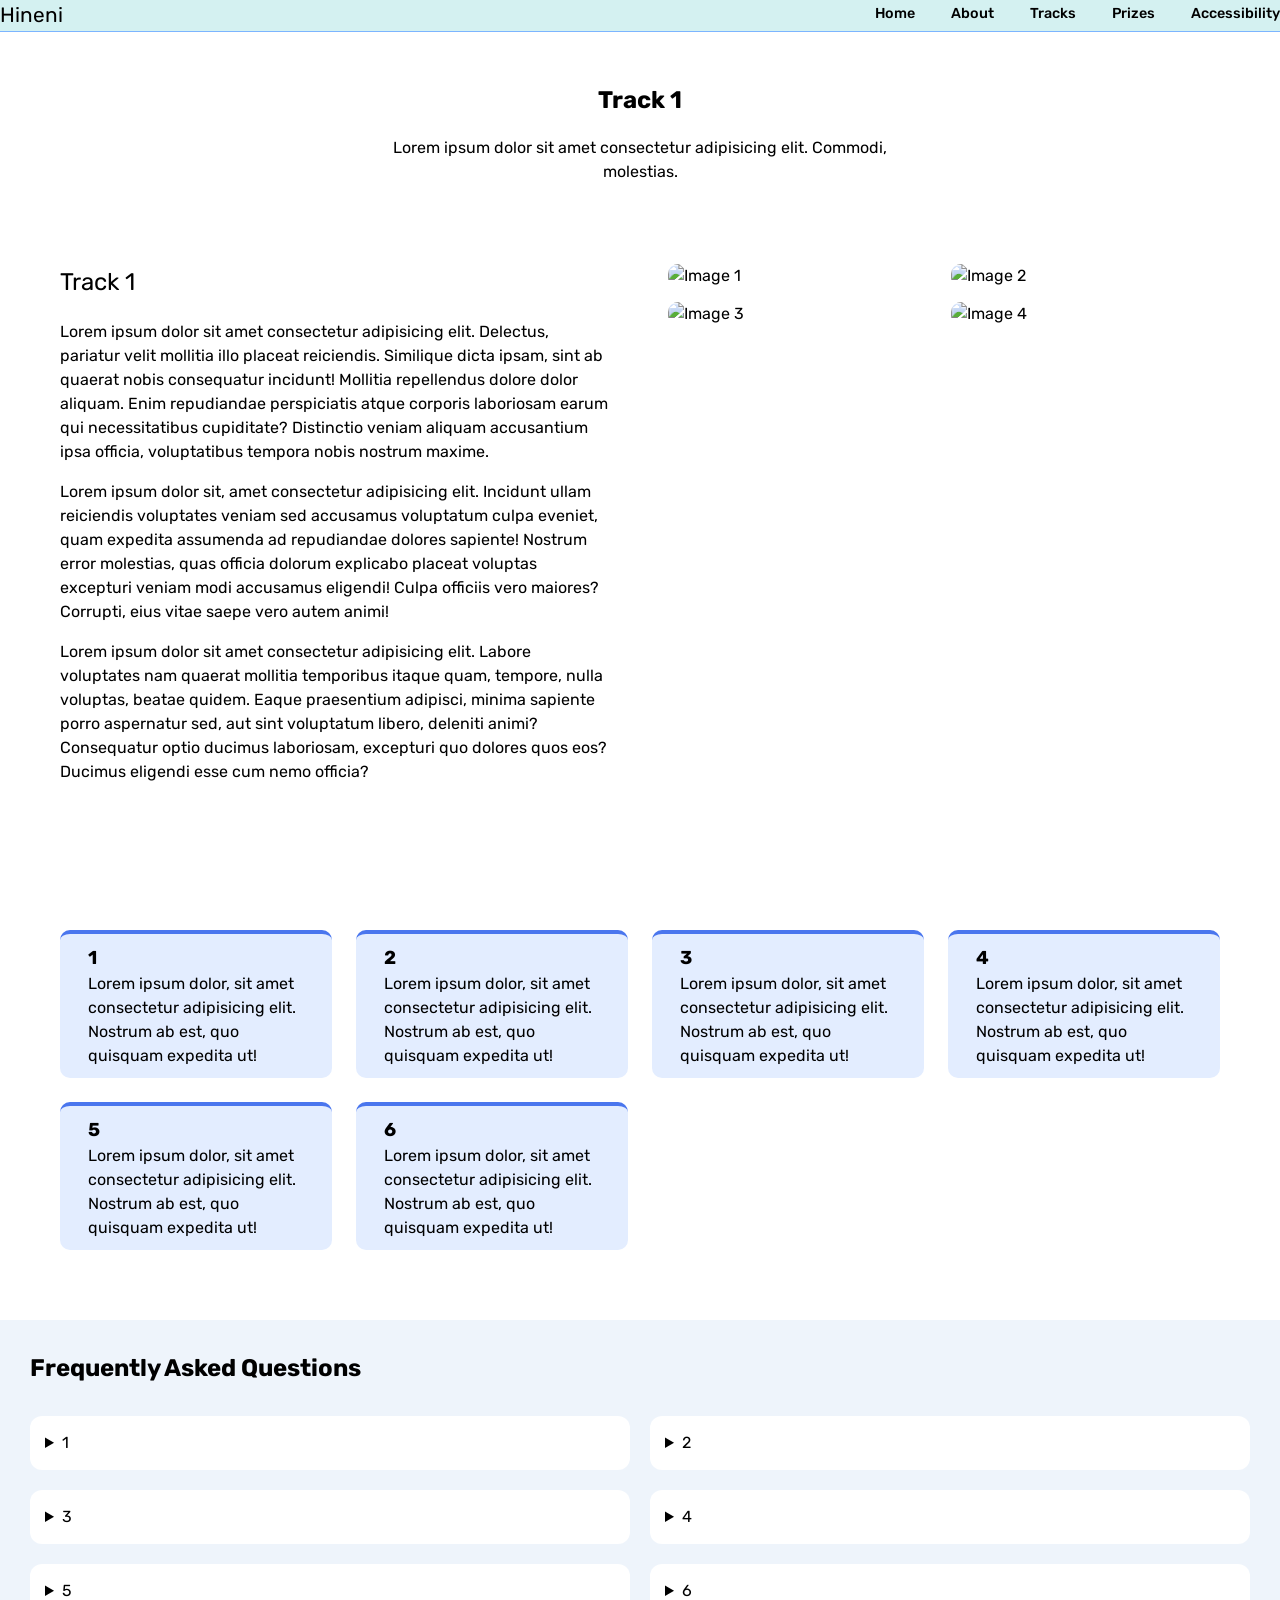
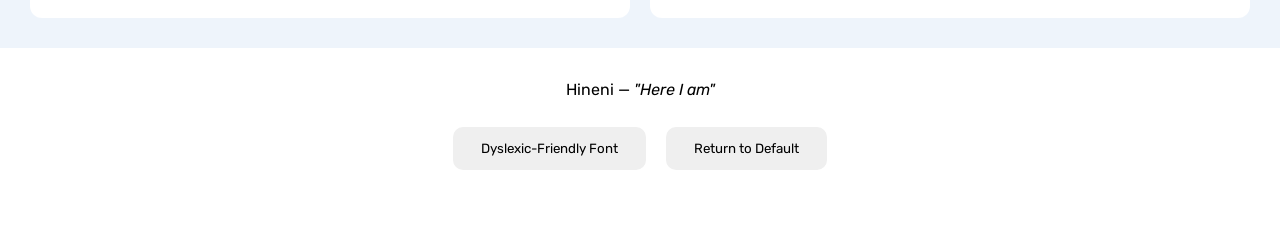
==== track1.html @ 8b6c9feb "added track 1 and track 2 webpage it's now a multi page website woah" ====
<!DOCTYPE html>
<html lang="en">
<head>
    <meta charset="UTF-8">
    <meta name="viewport" content="width=device-width, initial-scale=1.0">
    <link rel="preconnect" href="https://fonts.googleapis.com">
    <link rel="preconnect" href="https://fonts.gstatic.com" crossorigin>
    <link href="https://fonts.googleapis.com/css2?family=Playwrite+IE:wght@100..400&display=swap" rel="stylesheet">
    <link href="https://fonts.googleapis.com/css2?family=Playwrite+IE:wght@100..400&family=Rubik:ital,wght@0,300..900;1,300..900&display=swap" rel="stylesheet">
    <link href="https://fonts.googleapis.com/css2?family=Comic+Neue:ital,wght@0,300;0,400;0,700;1,300;1,400;1,700&family=Playwrite+IE:wght@100..400&family=Rubik:ital,wght@0,500;1,500&display=swap" rel="stylesheet">
    <style>
        body { 
            font-family: "Playwrite Ireland", "Rubik", "Comic Neue", "sans-serif";
                        background-color: var(--background-color);
        }
    </style>

    <link rel="stylesheet" href="styles.css">
    <link rel="stylesheet" href="track1.css">
    <title>Track 1: The Compact</title>
</head>
<body>
    <nav class = "navigation-bar"> <!-- navigation bar -->
        <a href="#" class = "navigation">
            Hineni
        </a>
        <div class = "navigation-links"> <!-- a few navigation links specifically so that you can scroll down easier -->
            <a href="index.html#home">Home</a>
            <a href="index.html#about">About</a>
            <a href="index.html#tracks">Tracks</a>
            <a href="index.html#prizes">Prizes</a>
            <a ref="#accessibility">Accessibility</a>
        </div>
    </nav>

    <!-- 
    SECTION: THE HERO PART OF THE TITLE
    -->
    <main>
        <section class = "t1-hero">
            <h1 class = "t1-hero-title">
                Track 1
            </h1>
            <p class = "t1-hero-sub">
                Lorem ipsum dolor sit amet consectetur adipisicing elit. Commodi, molestias.
            </p>
        </section>

        <!-- 
        SECTION: THE BODY PART OF THE TITLE 
        like on teh left, there's going to be text, and on the right, there's going to be a grid of images
        -->
        <section class = "t1-split">
            <div class = "t1-split-text">
                <h2>Track 1</h2>
                <p>Lorem ipsum dolor sit amet consectetur adipisicing elit. Delectus, pariatur velit mollitia illo placeat reiciendis. Similique dicta ipsam, sint ab quaerat nobis consequatur incidunt! Mollitia repellendus dolore dolor aliquam. Enim repudiandae perspiciatis atque corporis laboriosam earum qui necessitatibus cupiditate? Distinctio veniam aliquam accusantium ipsa officia, voluptatibus tempora nobis nostrum maxime.</p>
                <p>Lorem ipsum dolor sit, amet consectetur adipisicing elit. Incidunt ullam reiciendis voluptates veniam sed accusamus voluptatum culpa eveniet, quam expedita assumenda ad repudiandae dolores sapiente! Nostrum error molestias, quas officia dolorum explicabo placeat voluptas excepturi veniam modi accusamus eligendi! Culpa officiis vero maiores? Corrupti, eius vitae saepe vero autem animi!</p>
                <p>Lorem ipsum dolor sit amet consectetur adipisicing elit. Labore voluptates nam quaerat mollitia temporibus itaque quam, tempore, nulla voluptas, beatae quidem. Eaque praesentium adipisci, minima sapiente porro aspernatur sed, aut sint voluptatum libero, deleniti animi? Consequatur optio ducimus laboriosam, excepturi quo dolores quos eos? Ducimus eligendi esse cum nemo officia?
                </p>
            </div>
            <div class = "t1-split-grid">
                    <div class="t1-grid-img"><img src="https://placehold.co/280x180/d4e0f7/4a76ee?text=Image+1" alt="Image 1"></div>
                    <div class="t1-grid-img"><img src="https://placehold.co/280x180/f7d4d4/bf5a5a?text=Image+2" alt="Image 2"></div>
                    <div class="t1-grid-img"><img src="https://placehold.co/280x180/d4f1e0/3a9a5c?text=Image+3" alt="Image 3"></div>
                    <div class="t1-grid-img"><img src="https://placehold.co/280x180/f7f0d4/b89a30?text=Image+4" alt="Image 4"></div>
            </div>
        </section>

        <!-- 
        boxes of information -- six of them on the side because this ysws needs info yk
        -->
        <section class = "t1-boxes">
            <div class = "t1-boxes-grid">
                <div class = "t1-box">
                    <h3>1</h3>
                    <p>Lorem ipsum dolor, sit amet consectetur adipisicing elit. Nostrum ab est, quo quisquam expedita ut!</p>
                </div>
                <div class = "t1-box">
                    <h3>2</h3>
                    <p>Lorem ipsum dolor, sit amet consectetur adipisicing elit. Nostrum ab est, quo quisquam expedita ut!</p>
                </div>
                <div class = "t1-box">
                    <h3>3</h3>
                    <p>Lorem ipsum dolor, sit amet consectetur adipisicing elit. Nostrum ab est, quo quisquam expedita ut!</p>
                </div>
                <div class = "t1-box">
                    <h3>4</h3>
                    <p>Lorem ipsum dolor, sit amet consectetur adipisicing elit. Nostrum ab est, quo quisquam expedita ut!</p>
                </div>
                <div class = "t1-box">
                    <h3>5</h3>
                    <p>Lorem ipsum dolor, sit amet consectetur adipisicing elit. Nostrum ab est, quo quisquam expedita ut!</p>
                </div>
                <div class = "t1-box">
                    <h3>6</h3>
                    <p>Lorem ipsum dolor, sit amet consectetur adipisicing elit. Nostrum ab est, quo quisquam expedita ut!</p>
                </div>
            </div>
        </section>

        <!-- 
        SECTION: FAQ BECAUSE THIS IS CONFUSING KINDA
        (not actually) -->
        <section class = "t1-faq">
            <h2 class = "t1-faq-title">
                Frequently Asked Questions
            </h2>
            <div class = "t1-faq-grid">
                <details class = "faq-item">
                    <summary>
                        1
                    </summary>
                    <p>Lorem ipsum dolor sit amet consectetur, adipisicing elit. Mollitia earum voluptatum vero facilis voluptates cum nemo sapiente non iste quidem corporis recusandae ea ducimus natus officia, exercitationem nesciunt delectus deserunt.</p>
                </details>
                <details class = "faq-item">
                    <summary>
                        2
                    </summary>
                    <p>Lorem ipsum dolor sit amet consectetur, adipisicing elit. Mollitia earum voluptatum vero facilis voluptates cum nemo sapiente non iste quidem corporis recusandae ea ducimus natus officia, exercitationem nesciunt delectus deserunt.</p>
                </details>
                <details class = "faq-item">
                    <summary>
                        3
                    </summary>
                    <p>Lorem ipsum dolor sit amet consectetur, adipisicing elit. Mollitia earum voluptatum vero facilis voluptates cum nemo sapiente non iste quidem corporis recusandae ea ducimus natus officia, exercitationem nesciunt delectus deserunt.</p>
                </details>
                <details class = "faq-item">
                    <summary>
                        4
                    </summary>
                    <p>Lorem ipsum dolor sit amet consectetur, adipisicing elit. Mollitia earum voluptatum vero facilis voluptates cum nemo sapiente non iste quidem corporis recusandae ea ducimus natus officia, exercitationem nesciunt delectus deserunt.</p>
                </details>
                <details class = "faq-item">
                    <summary>
                        5
                    </summary>
                    <p>Lorem ipsum dolor sit amet consectetur, adipisicing elit. Mollitia earum voluptatum vero facilis voluptates cum nemo sapiente non iste quidem corporis recusandae ea ducimus natus officia, exercitationem nesciunt delectus deserunt.</p>
                </details>
                <details class = "faq-item">
                    <summary>
                        6
                    </summary>
                    <p>Lorem ipsum dolor sit amet consectetur, adipisicing elit. Mollitia earum voluptatum vero facilis voluptates cum nemo sapiente non iste quidem corporis recusandae ea ducimus natus officia, exercitationem nesciunt delectus deserunt.</p>
                </details>
            </div>
        </section>
    </main>

    <footer class = "footer">
        <p>Hineni — <i>"Here I am"</i></p>
                <section id = "accessibility" class = "accessibility-section">
            <div class = "font-buttons">
                <button id = "DyslexicFont" class = "dyslexic-button">
                    <span class = "dyslexia-button-text">Dyslexic-Friendly Font</span>
                </button>
                <button id = "ReturnDefault" class = "default-button">
                    Return to Default
                </button>
            </div>
            <script src = "script.js"></script>
                <!-- <script src = "script.js"></script> -->
        </section>
    </footer>
    
</body>
</html>
---- styles.css ----
:root { 
    --text-color: #000000; 
    --background-color: #FFFFFF; 
    --link-color: #4a76ee; 
    --nav-bg: #d4f1f1; 
    --transition: 0.3s
    --background-home: #f9f7f4; 
    --background-about: #eef4fb; 
    --background-tracks: #fdf6ee; 
    --background-prizes: #f0f7f0; 
    --background-accessibility: #fdf0f5; 
}

* { 
    margin: 0; 
    padding: 0; 
    box-sizing: border-box; 
}

html { 
    scroll-behavior: smooth; /* smooth the scrolling when you click from one button to another and scroll down a page and stuff*/
}

body { 
    font-family: "Playwrite Ireland", "Rubik", "Comic Neue", "sans-serif";
    background-color: var(--background-color);
    color: var(--text-color);
    line-height: 1.5; 
}
/* 
.first-look { 
    text-
} */

button {
    font-family: inherit;
}

img { 
    display: block; 
    max-width: 100%; 
}

/* now onto the NAVIGATION BAR !!! */
.navigation-bar { /* some typical all things navbar */
    position: sticky; /* makes the nav bar stick on top */
    top: 0; 
    z-index: 999; /* so the nav bar doesnt get hidden underneath other stuff */
    display: flex;
    align-items: center; 
    justify-content: space-between;
    padding: 14 48px;
    background: var(--nav-bg);
    /* border-box: 1px solid #000000; */
    border-bottom: 1px solid #7cb5ff;
}

.navigation-bar .navigation { 
    font-size: 1.3rem;
    text-decoration: none; 
    font-weight: 400; 
    color: var(--text-color)
}

.navigation-bar .navigation:hover { 
    color: var(--link-color);
}

.navigation { 
    transition: var(--transition);
}

.navigation-bar .navigation-links { 
    font-size: 0.9rem; 
    gap: 36px;
    display: flex; 
    align-items: center;
    transition: 0.5s;
}

.navigation-bar .navigation-links a { 
    font-weight: 500; 
    text-decoration: none; 
    padding-bottom: 2px;
    border-bottom: 2px solid transparent;
    color: var(--text-color);
}

.navigation-bar .navigation-links a:hover { 
    color: var(--link-color);
}

.navigation-links { 
    display: flex; 
    gap: 36px; 
    align-items: center;
}

.navigation-links a{ 
    transition: var(--transition);
}


/* 
SECTION: THE TOPMOST PART ISH RIGHT BELOW BANNER
*/

.home-section { 
    display: flex; 
    flex-direction: column; 
    align-items: center; /* aligns the "Hineni" right at the center below the banner */
    padding: 60px 40px 60px;
    gap: 0;
    background-color: var(--background-color)
}

.home-section .home-image { 
    width: 100%; 
    overflow: hidden;    
}

.home-section .home-title { /* changes font of title */
    font-family: "Playwrite IE", serif; 
    margin-top: 28px; 
}

.home-section .home-text { 
    text-align: center; 
    margin-top: 10px; 
    max-width: 720px; /* maximum line length to enhance readability */
}




.first-look { 
    display: flex; /* flexbox display */
    justify-self: space; 
    justify-content: center; 
    text-align: center; /* have the text align in the center based on the height of its parent element */
    padding: 0 50px; /* no padding on the y-axis, 50 px padding on the x-axis to match our nav bar */
    margin: 0; /* add spacing between the nav bar and the next section: 50 px on the y-axis, 0 on the x-axis */
    margin-bottom: 100px; /* gap between hero and next section */
    gap: 40px; /* a gap of about 40 px between the text and the image */
    background-color: var(--background-about);
    padding-top: 60px; 
    padding-bottom: 60px; /* breather space for the top and bottom */
}

.first-look .first-text h2 { 
    text-align: center;
    font-size: 45px; 
    font-family: "Playwrite IE", serif;

}

.first-look .first-text { 
    margin-bottom: 16px; 
    max-width: 500px; /* constraints on how long the text can get to width-wise */
}

.first-look .ysws-logo { 
    flex-shrink: 0; 
    width: 200px; 
    height: 200px; 
    overflow: hidden; 
    border-radius: 50%; /* make logo circular */
    border: 3px solid #c8ddf5; /* subtle border on the logo */
}

.ysws-logo img { 
    width: 100%; 
    height: 100%; 
    object-fit: cover; 
}


/*
THE TRACKS SECTION -- CIRCLES YAY
*/
.circles { 
    padding: 80px 48px; 
    display: flex; 
    flex-direction: column;
    align-items: center; 
    gap: 48px; 
    background-color: var(--background-tracks);
}

.tracks-heading { 
    font-size: 1.8rem; 
    font-weight: 500; 
    text-align: center;
}

.container { 
    display: flex; 
    gap: 80px; 
    justify-content: center; 
    align-items: center;
    flex-wrap: wrap;
}

.track-1, .track-2 { 
    text-decoration: none; 
    color: inherit;
}

.track-1-card, .track-2-card { 
    display: flex; 
    flex-direction: column; /* puts "track 1" on the bottom of the image instead of on the side */
    align-items: center; 
    gap: 18px; 
    cursor: pointer;
}

.track-1-image, .track-2-image { 
    width: 220px; 
    height: 220px; 
    object-fit: cover; 
    border-radius: 50%; 
}

.track-1-label, .track-2-label { 
    text-decoration: none; 
    text-transform: uppercase;
    text-align: center; 
    font-weight: 500; 
}

.track-1-wrapper, .track-2-wrapper { 
    position: relative; 
    width: 220px; 
    height: 220px; 
    border-radius: 50%; 
    overflow: hidden; 
}

.track-1-image, .track-2-image { 
    width: 220px; 
    height: 220px; 
    object-fit: cover; 
    border-radius: 50%; 
    display: block; 
    transition: opacity 0.35s ease; 
}

.track-1-hover, .track-2-hover { /* have an overlay when you hover over the track 1 & 2 part */
    position: absolute; 
    inset: 0; 
    justify-content: center; 
    gap: 10px; 
    opacity: 0; 
    transition: opacity 0.35s ease; 
}

.track-1-wrapper:hover .track-1-hover, .track-2-wrapper:hover .track-2-hover { 
    opacity: 1;
}

.track-1-wraper:hover .track-1-image, .track-2-wrapper:hover .track-2-image { 
    opacity: 0.3
}


.track-hover-img { 
    border-radius: 50%; 
    object-fit: cover; 
}

.track-hover-label { 
    font-weight: 600; 
    color: #ffffff;
}

.track-1-label, .track-2-label { 
    text-decoration: none; 
    text-align: center; 
    font-weight: 500; 
}

/* 
SECTION: PRIZES 
carousel style 
*/ 

.prizes-section { 
    padding: 72px 0 80px; 
    background-color: var(--background-prizes);
    overflow: hidden; 
    display: flex; 
    flex-direction: column; 
    align-items: center; 
    gap: 40px;
}

.prizes-heading { 
    font-size: 1.8rem; 
    font-weight: 500;
    text-align: center; 
}

.prizes-track-wrapper { 
    width: 100%; 
    overflow: hidden; /* hides the scrolling strip */
    position: relative; 
}

.prizes-track-wrapper::before, .prizes-track-wrapper::after { 
    position: ""; 
    position: absolute; 
    top: 0; 
    bottom: 0; 
    width: 80px; 
    z-index: 2; 
    pointer-events: none; 
}

.prizes-track-wrapper::before { 
    left: 0; 
}

.prizes-track-wrapper::after { 
    right: 0; 
}

.prizes-track { 
    display: flex; 
    gap: 20px; 
    width: max-content; 
    animation: scroll-left 32s linear infinite; 
}

.prizes-item { 
    flex-shrink: 0; 
    border-radius: 20px; /* gives a soft rounding effect */
    overflow: hidden;
}


.prizes-item img { 
    width: 300px; 
    height: 200px;
    transition: transform 0.3s ease;
    object-fit: cover; 
    display: block; 
}

@keyframes scroll-left { /* scroll left animation */
    0% {transform: translateX(0)}
    100% {transform: translateX(-50%)} /* basically this moves the strip left by 50% and then jumps back to 0 after you hit photo 10, so that the jump looks invisible */
}

.prizes-track-wrapper:hover .prizes-track { 
    animation-play-state: paused; /* if you hover over a picture, it pauses the entire carousel so that you don't have to keep trying to time it just right */
}

/*
SECTION: ACCESSIBILITY (the dyslexia font) 
*/
.accessibility-section { 
    padding: 25px 20px 25px; 
    flex-direction: column; 
    align-items: center; 
    gap: 32px;
}

.font-buttons { 
    display: flex; 
    gap: 20px; 
    flex-wrap: wrap; 
    justify-content: center;
}

.dyslexic-button { 
    display: flex; 
    align-items: center; 
    gap: 12px;
    padding: 14px 28px;
    border: none;
    border-radius: 10px;
    cursor: pointer;
}

.default-button { 
    display: flex; 
    align-items: center; 
    gap: 12px;
    padding: 14px 28px;
    border: none;
    border-radius: 10px;
    cursor: pointer;
}


/*
FOOTER SECTION!!! 
*/

.footer { 
    padding: 30px 30px;
    text-align: center;
}
---- track1.css ----
/*
SECTION: HERO PART
*/
.t1-hero { 
    padding: 50px 40px 20px;
    text-align: center;
}

.t1-hero-title { 
    margin-bottom: 18px;
}

.t1-hero-sub { 
    max-width: 560px; 
    margin: 0 auto; 
    line-height: 1.5;
}

.t1-split { 
    display: grid; 
    grid-template-columns: 1fr 1fr;
    gap: 56px; 
    padding: 60px 60px; 
    align-items: start; 
}

.t1-split-text h2 { 
    margin-bottom: 20px; 
    font-weight: 400; 
}

.t1-split-text p { 
    margin-bottom: 16px; 
    font-size: 1rem; 
}

.t1-split-grid { 
    display: grid; 
    grid-template-columns: 1fr 1fr; 
    gap: 14px;
}

.t1-grid-img { 
    border-radius: 10px; 
    overflow: hidden; 
    transition: transform 0.3s ease;
}

.t1-grid-img:hover { 
    transform: scale(1.05); /* when you hover over the image, it expands a bit by 5% */
}

.t1-grid-img img { 
    width: 100%; 
    height: 100%; 
    object-fit: cover; 
    display: block;
}

/* 
i want everything to be able to adjust and collapse on phone or stuff 
*/

@media (max-width: 768px) { 
    .t1-split { 
        grid-template-columns: 1fr; 
        padding: 48px 24px;
        gap: 32px; 
    }
}

.t1-boxes { 
    padding: 70px 60px;
}

.t1-boxes-grid { 
    display: grid; 
    grid-template-columns: repeat(auto-fill, minmax(260px, 1fr)); 
    gap: 24px; 
    margin: 0 auto;
}

.t1-box { 
    background: #e3edff;
    border-radius: 10px; 
    border-top: 4px solid #4a76ee; 
    transition: transform 0.3s ease;
    padding: 10px 28px;
}

.t1-box:hover { 
    transform: scale(1.05); /* when you hover over the image, it expands a bit by 5% */
}

.t1-box h3 { 
    color: #000000;
}

@media (max-width: 600px) { 
    .t1-boxes-section { 
        padding: 48px 20px;
    }
}

/* 
SECTION: FAQ BOXES
*/
.t1-faq { 
    padding: 30px 30px;
    background: #eef4fb;
}

.t1-faq-title { 
    margin-bottom: 30px;
}

.t1-faq-grid { 
    display: grid; 
    grid-template-columns: repeat(2, 1fr);
    gap: 20px; 
    margin: 0 auto; 
}

.faq-item { 
    background: #ffffff;
    border-radius: 12px; 
    padding: 15px;
    overflow: hidden; 
}

/*
FOOTER SECTION!!! 
*/

.footer { 
    padding: 30px 30px;
    text-align: center;
}
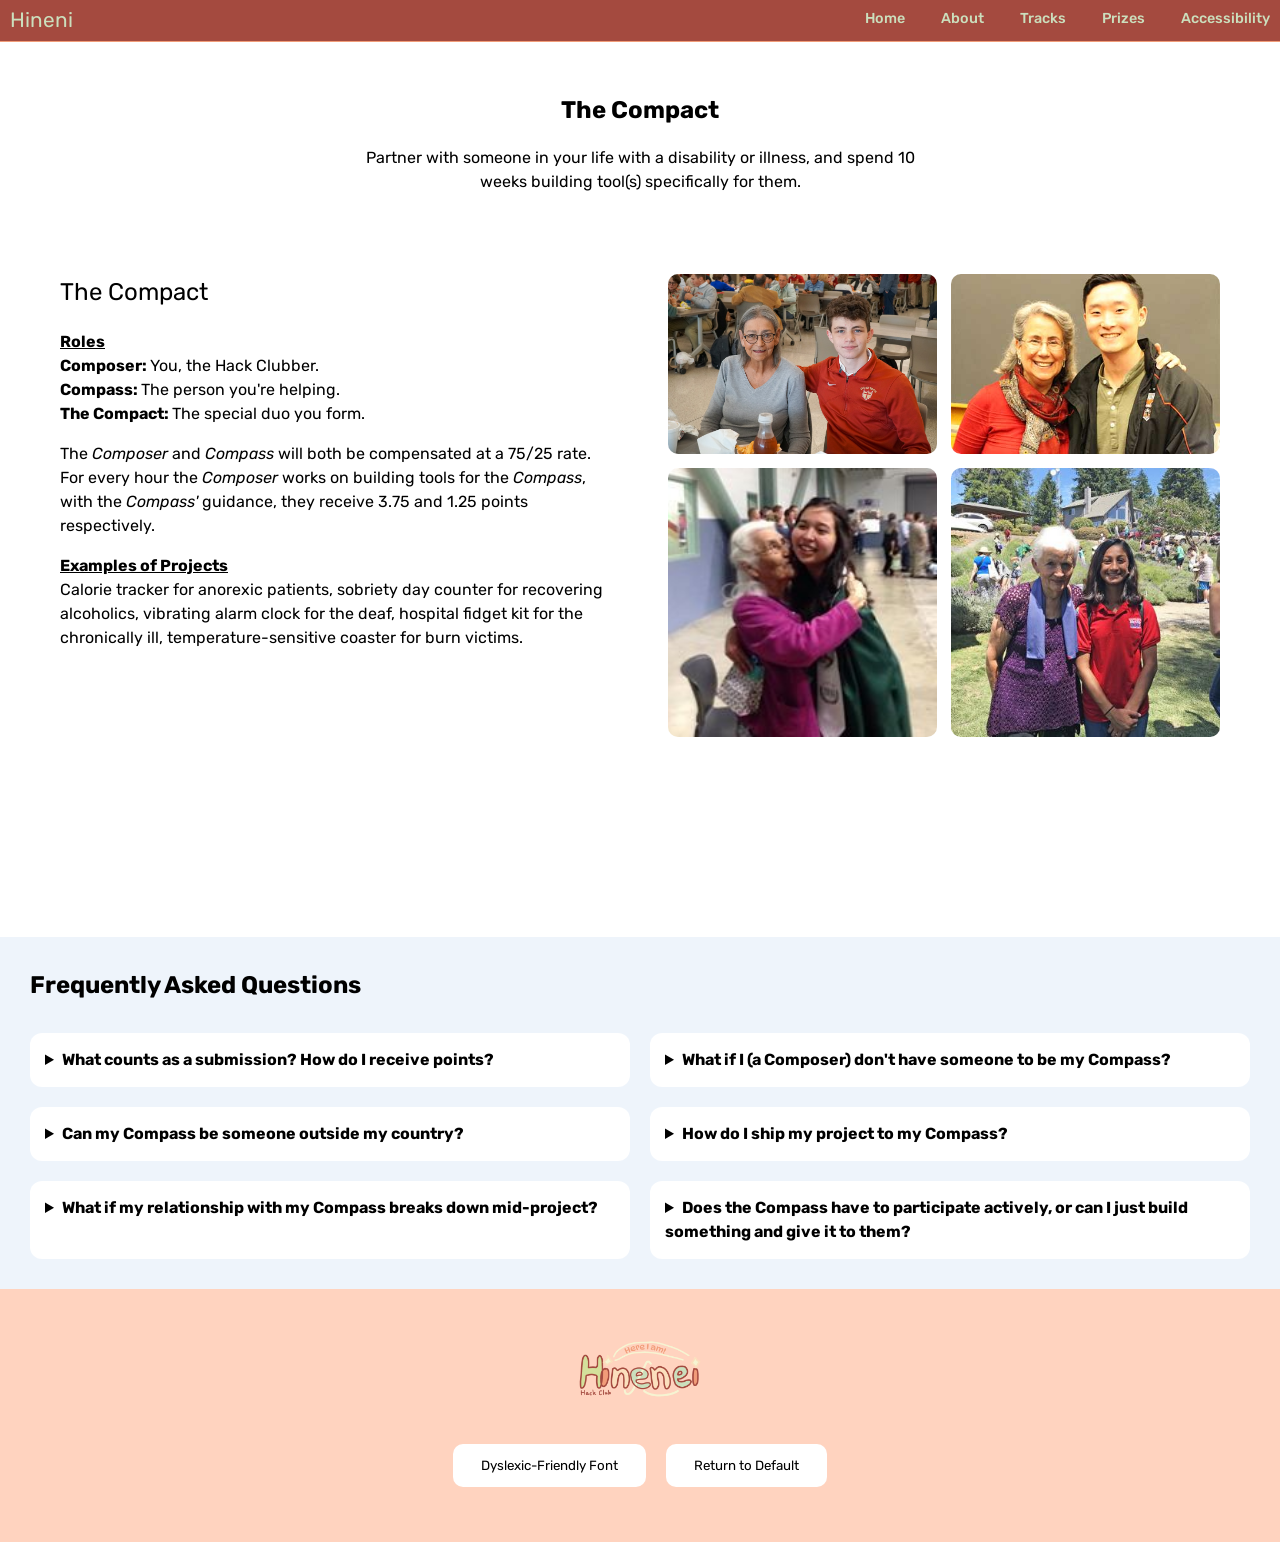
==== commit 7e57dc56: "edited a s**t ton of stuff" ====
--- a/track1.html
+++ b/track1.html
@@ -39,10 +39,10 @@
     <main>
         <section class = "t1-hero">
             <h1 class = "t1-hero-title">
-                Track 1
+                The Compact
             </h1>
             <p class = "t1-hero-sub">
-                Lorem ipsum dolor sit amet consectetur adipisicing elit. Commodi, molestias.
+                Partner with someone in your life with a disability or illness, and spend 10 weeks building tool(s) specifically for them.
             </p>
         </section>
 
@@ -52,17 +52,28 @@
         -->
         <section class = "t1-split">
             <div class = "t1-split-text">
-                <h2>Track 1</h2>
-                <p>Lorem ipsum dolor sit amet consectetur adipisicing elit. Delectus, pariatur velit mollitia illo placeat reiciendis. Similique dicta ipsam, sint ab quaerat nobis consequatur incidunt! Mollitia repellendus dolore dolor aliquam. Enim repudiandae perspiciatis atque corporis laboriosam earum qui necessitatibus cupiditate? Distinctio veniam aliquam accusantium ipsa officia, voluptatibus tempora nobis nostrum maxime.</p>
-                <p>Lorem ipsum dolor sit, amet consectetur adipisicing elit. Incidunt ullam reiciendis voluptates veniam sed accusamus voluptatum culpa eveniet, quam expedita assumenda ad repudiandae dolores sapiente! Nostrum error molestias, quas officia dolorum explicabo placeat voluptas excepturi veniam modi accusamus eligendi! Culpa officiis vero maiores? Corrupti, eius vitae saepe vero autem animi!</p>
-                <p>Lorem ipsum dolor sit amet consectetur adipisicing elit. Labore voluptates nam quaerat mollitia temporibus itaque quam, tempore, nulla voluptas, beatae quidem. Eaque praesentium adipisci, minima sapiente porro aspernatur sed, aut sint voluptatum libero, deleniti animi? Consequatur optio ducimus laboriosam, excepturi quo dolores quos eos? Ducimus eligendi esse cum nemo officia?
+                <h2>The Compact</h2>
+                <p><u><b>Roles</b></u>
+                    <br>
+                    <b>Composer: </b> You, the Hack Clubber.
+                    <br>
+                    <b>Compass: </b> The person you're helping.
+                    <br>
+                    <b>The Compact: </b> The special duo you form.
+                </p>
+                <p>The <i>Composer</i> and <i>Compass</i> will both be compensated at a 75/25 rate. For every hour the <i>Composer</i> works on building tools for the <i>Compass</i>, with the <i>Compass'</i> guidance, they receive 3.75 and 1.25 points respectively.
+                </p>
+                <p>
+                    <u><b>Examples of Projects</b></u>
+                    <br>
+                    Calorie tracker for anorexic patients, sobriety day counter for recovering alcoholics, vibrating alarm clock for the deaf, hospital fidget kit for the chronically ill, temperature-sensitive coaster for burn victims.
                 </p>
             </div>
             <div class = "t1-split-grid">
-                    <div class="t1-grid-img"><img src="https://placehold.co/280x180/d4e0f7/4a76ee?text=Image+1" alt="Image 1"></div>
-                    <div class="t1-grid-img"><img src="https://placehold.co/280x180/f7d4d4/bf5a5a?text=Image+2" alt="Image 2"></div>
-                    <div class="t1-grid-img"><img src="https://placehold.co/280x180/d4f1e0/3a9a5c?text=Image+3" alt="Image 3"></div>
-                    <div class="t1-grid-img"><img src="https://placehold.co/280x180/f7f0d4/b89a30?text=Image+4" alt="Image 4"></div>
+                    <div class="t1-grid-img"><img src="images/generational7.jpg" alt="Image 1"></div>
+                    <div class="t1-grid-img"><img src="images/generational2.jpg" alt="Image 2"></div>
+                    <div class="t1-grid-img"><img src="images/generational3.jpg" alt="Image 3"></div>
+                    <div class="t1-grid-img"><img src="images/generational4.jpg" alt="Image 4"></div>
             </div>
         </section>
 
@@ -70,7 +81,7 @@
         boxes of information -- six of them on the side because this ysws needs info yk
         -->
         <section class = "t1-boxes">
-            <div class = "t1-boxes-grid">
+            <!-- <div class = "t1-boxes-grid">
                 <div class = "t1-box">
                     <h3>1</h3>
                     <p>Lorem ipsum dolor, sit amet consectetur adipisicing elit. Nostrum ab est, quo quisquam expedita ut!</p>
@@ -95,7 +106,7 @@
                     <h3>6</h3>
                     <p>Lorem ipsum dolor, sit amet consectetur adipisicing elit. Nostrum ab est, quo quisquam expedita ut!</p>
                 </div>
-            </div>
+            </div> -->
         </section>
 
         <!-- 
@@ -108,46 +119,46 @@
             <div class = "t1-faq-grid">
                 <details class = "faq-item">
                     <summary>
-                        1
+                        <b>What counts as a submission? How do I receive points?</b>
                     </summary>
-                    <p>Lorem ipsum dolor sit amet consectetur, adipisicing elit. Mollitia earum voluptatum vero facilis voluptates cum nemo sapiente non iste quidem corporis recusandae ea ducimus natus officia, exercitationem nesciunt delectus deserunt.</p>
+                    <p>To submit, you must first use <b>Hackatime</b>, <b>Lapse</b>, or <b>journaling</b> to document your hours. Ship your project and document the <i>Compass</i> using it in some manner (e.g. a picture, recording, or written approval) to receive points.</p>
                 </details>
                 <details class = "faq-item">
                     <summary>
-                        2
+                        <b>What if I (a Composer) don't have someone to be my Compass? </b>
                     </summary>
-                    <p>Lorem ipsum dolor sit amet consectetur, adipisicing elit. Mollitia earum voluptatum vero facilis voluptates cum nemo sapiente non iste quidem corporis recusandae ea ducimus natus officia, exercitationem nesciunt delectus deserunt.</p>
+                    <p>No need to worry! You can do the other track, <i>Kairos</i>, which is created for solo workers as well as beginners.</p>
                 </details>
                 <details class = "faq-item">
                     <summary>
-                        3
+                        <b>Can my Compass be someone outside my country?</b>
                     </summary>
-                    <p>Lorem ipsum dolor sit amet consectetur, adipisicing elit. Mollitia earum voluptatum vero facilis voluptates cum nemo sapiente non iste quidem corporis recusandae ea ducimus natus officia, exercitationem nesciunt delectus deserunt.</p>
+                    <p>For software projects, yes, as there are no geographic restrictions. For hardware projects, your Compass should be in the same country as you to avoid customs complications.</p>
                 </details>
                 <details class = "faq-item">
                     <summary>
-                        4
+                        <b>How do I ship my project to my Compass?</b>
                     </summary>
-                    <p>Lorem ipsum dolor sit amet consectetur, adipisicing elit. Mollitia earum voluptatum vero facilis voluptates cum nemo sapiente non iste quidem corporis recusandae ea ducimus natus officia, exercitationem nesciunt delectus deserunt.</p>
+                    <p>Hack Club will provide a small shipping grant of $3 per project to cover shipping costs.</p>
                 </details>
                 <details class = "faq-item">
                     <summary>
-                        5
+                        <b>What if my relationship with my Compass breaks down mid-project?</b>
                     </summary>
-                    <p>Lorem ipsum dolor sit amet consectetur, adipisicing elit. Mollitia earum voluptatum vero facilis voluptates cum nemo sapiente non iste quidem corporis recusandae ea ducimus natus officia, exercitationem nesciunt delectus deserunt.</p>
+                    <p>Either party can exit the Compact at any time, with no explanation required. If the Compact ends early, you can keep building and ship to receive the points you would've earned otherwise.</p>
                 </details>
                 <details class = "faq-item">
                     <summary>
-                        6
+                        <b>Does the Compass have to participate actively, or can I just build something and give it to them?</b>
                     </summary>
-                    <p>Lorem ipsum dolor sit amet consectetur, adipisicing elit. Mollitia earum voluptatum vero facilis voluptates cum nemo sapiente non iste quidem corporis recusandae ea ducimus natus officia, exercitationem nesciunt delectus deserunt.</p>
+                    <p>Active participation from the Compass is strongly encouraged and will almost always produce a better result. At minimum, we ask for 2 conversations per project that are logged via journaling, where details on what the Compass wants are explored thoroughly.</p>
                 </details>
             </div>
         </section>
     </main>
 
     <footer class = "footer">
-        <p>Hineni — <i>"Here I am"</i></p>
+        <img src="images/hineni_logo_centered.png" alt="" class = "footer-img">
                 <section id = "accessibility" class = "accessibility-section">
             <div class = "font-buttons">
                 <button id = "DyslexicFont" class = "dyslexic-button">
--- a/styles.css
+++ b/styles.css
@@ -2,13 +2,15 @@
     --text-color: #000000; 
     --background-color: #FFFFFF; 
     --link-color: #4a76ee; 
-    --nav-bg: #d4f1f1; 
-    --transition: 0.3s
+    --nav-bg: #a44a3f; 
+    --transition: 0.3s;
     --background-home: #f9f7f4; 
-    --background-about: #eef4fb; 
-    --background-tracks: #fdf6ee; 
-    --background-prizes: #f0f7f0; 
+    --background-about: #f6f4d2; 
+    --background-tracks: #cbdfbd; 
+    --background-prizes: #d4e09b; 
     --background-accessibility: #fdf0f5; 
+    --nav-links: #f6f4d2;
+    --footer-background: #ffd3bf;
 }
 
 * { 
@@ -49,25 +51,26 @@
     display: flex;
     align-items: center; 
     justify-content: space-between;
-    padding: 14 48px;
+    padding: 5px 10px 5px;
     background: var(--nav-bg);
     /* border-box: 1px solid #000000; */
-    border-bottom: 1px solid #7cb5ff;
+    border-bottom: 1px solid #f19c79;
 }
 
 .navigation-bar .navigation { 
     font-size: 1.3rem;
     text-decoration: none; 
     font-weight: 400; 
-    color: var(--text-color)
+    color: #cbdfbd
 }
 
 .navigation-bar .navigation:hover { 
-    color: var(--link-color);
+    color: var(--nav-links);
 }
 
 .navigation { 
     transition: var(--transition);
+    
 }
 
 .navigation-bar .navigation-links { 
@@ -76,6 +79,8 @@
     display: flex; 
     align-items: center;
     transition: 0.5s;
+    
+    
 }
 
 .navigation-bar .navigation-links a { 
@@ -83,11 +88,11 @@
     text-decoration: none; 
     padding-bottom: 2px;
     border-bottom: 2px solid transparent;
-    color: var(--text-color);
+    color: #cbdfbd;
 }
 
 .navigation-bar .navigation-links a:hover { 
-    color: var(--link-color);
+    color: var(--nav-links);
 }
 
 .navigation-links { 
@@ -115,8 +120,22 @@
 }
 
 .home-section .home-image { 
+    max-width: 900px;
     width: 100%; 
-    overflow: hidden;    
+    overflow: hidden;
+    /* object-fit: cover;  */
+    display: block; 
+    margin-left: auto; 
+    margin-right: auto;
+}
+
+.home-section .home-image img { 
+    width: 100%; 
+    height: auto; 
+    object-fit: cover; 
+    display: block; 
+    margin-left: auto;
+    margin-right: auto;
 }
 
 .home-section .home-title { /* changes font of title */
@@ -135,9 +154,8 @@
 
 .first-look { 
     display: flex; /* flexbox display */
-    justify-self: space; 
     justify-content: center; 
-    text-align: center; /* have the text align in the center based on the height of its parent element */
+    align-items: center; /* have the text align in the center based on the height of its parent element */
     padding: 0 50px; /* no padding on the y-axis, 50 px padding on the x-axis to match our nav bar */
     margin: 0; /* add spacing between the nav bar and the next section: 50 px on the y-axis, 0 on the x-axis */
     margin-bottom: 100px; /* gap between hero and next section */
@@ -151,7 +169,7 @@
     text-align: center;
     font-size: 45px; 
     font-family: "Playwrite IE", serif;
-
+    margin-bottom: 30px;
 }
 
 .first-look .first-text { 
@@ -165,7 +183,7 @@
     height: 200px; 
     overflow: hidden; 
     border-radius: 50%; /* make logo circular */
-    border: 3px solid #c8ddf5; /* subtle border on the logo */
+    border: 3px solid #a44a3f; /* subtle border on the logo */
 }
 
 .ysws-logo img { 
@@ -248,6 +266,9 @@
 .track-1-hover, .track-2-hover { /* have an overlay when you hover over the track 1 & 2 part */
     position: absolute; 
     inset: 0; 
+    /* display: flex; 
+    flex-direction: column;
+    align-items: center; */
     justify-content: center; 
     gap: 10px; 
     opacity: 0; 
@@ -348,7 +369,7 @@
 
 @keyframes scroll-left { /* scroll left animation */
     0% {transform: translateX(0)}
-    100% {transform: translateX(-50%)} /* basically this moves the strip left by 50% and then jumps back to 0 after you hit photo 10, so that the jump looks invisible */
+    100% {transform: translateX(-50%)} /* basically this moves the strip left by 50% and then jumps back to 0 after you hit photo 8, so that the jump looks invisible */
 }
 
 .prizes-track-wrapper:hover .prizes-track { 
@@ -363,6 +384,7 @@
     flex-direction: column; 
     align-items: center; 
     gap: 32px;
+    
 }
 
 .font-buttons { 
@@ -370,6 +392,7 @@
     gap: 20px; 
     flex-wrap: wrap; 
     justify-content: center;
+    
 }
 
 .dyslexic-button { 
@@ -380,6 +403,7 @@
     border: none;
     border-radius: 10px;
     cursor: pointer;
+    background-color: #ffffff;
 }
 
 .default-button { 
@@ -390,6 +414,7 @@
     border: none;
     border-radius: 10px;
     cursor: pointer;
+    background-color: #ffffff;
 }
 
 
@@ -400,4 +425,56 @@
 .footer { 
     padding: 30px 30px;
     text-align: center;
+    background-color: var(--footer-background);
+}
+
+.footer-img { 
+    width: 300;
+    height: 100px;
+    object-fit: fill; 
+    display: block; /* display: block + auto margins centers it */
+    margin-left: auto; 
+    margin-right: auto;
+}
+
+
+/* RESPONSIVENESS SECTION */
+@media (max-width: 768px) { 
+    .navigation-bar { 
+        padding: 8px 16px; 
+    }
+
+    .navigation-bar .navigation-links { 
+        gap: 14px; 
+        font-size: 0.78rem; 
+    }
+
+    .home-section { 
+        padding: 32px 16px 40px;
+    }
+
+    .first-look { 
+        flex-direction: column-reverse;
+        align-items: center; 
+        padding: 40px 20px; 
+        gap: 20px;
+    }
+
+
+}
+
+@media (max-width: 480px) { 
+    .navigation-bar .navigation-links { 
+        gap: 10px; 
+        font-size: 0.72rem; 
+    }
+
+    .first-look .first-text h2 { 
+        font-size: 32px;
+    }
+
+    .container { 
+        flex-direction: column; 
+        gap: 32px;
+    }
 }
--- a/track1.css
+++ b/track1.css
@@ -83,7 +83,6 @@
 .t1-box { 
     background: #e3edff;
     border-radius: 10px; 
-    border-top: 4px solid #4a76ee; 
     transition: transform 0.3s ease;
     padding: 10px 28px;
 }
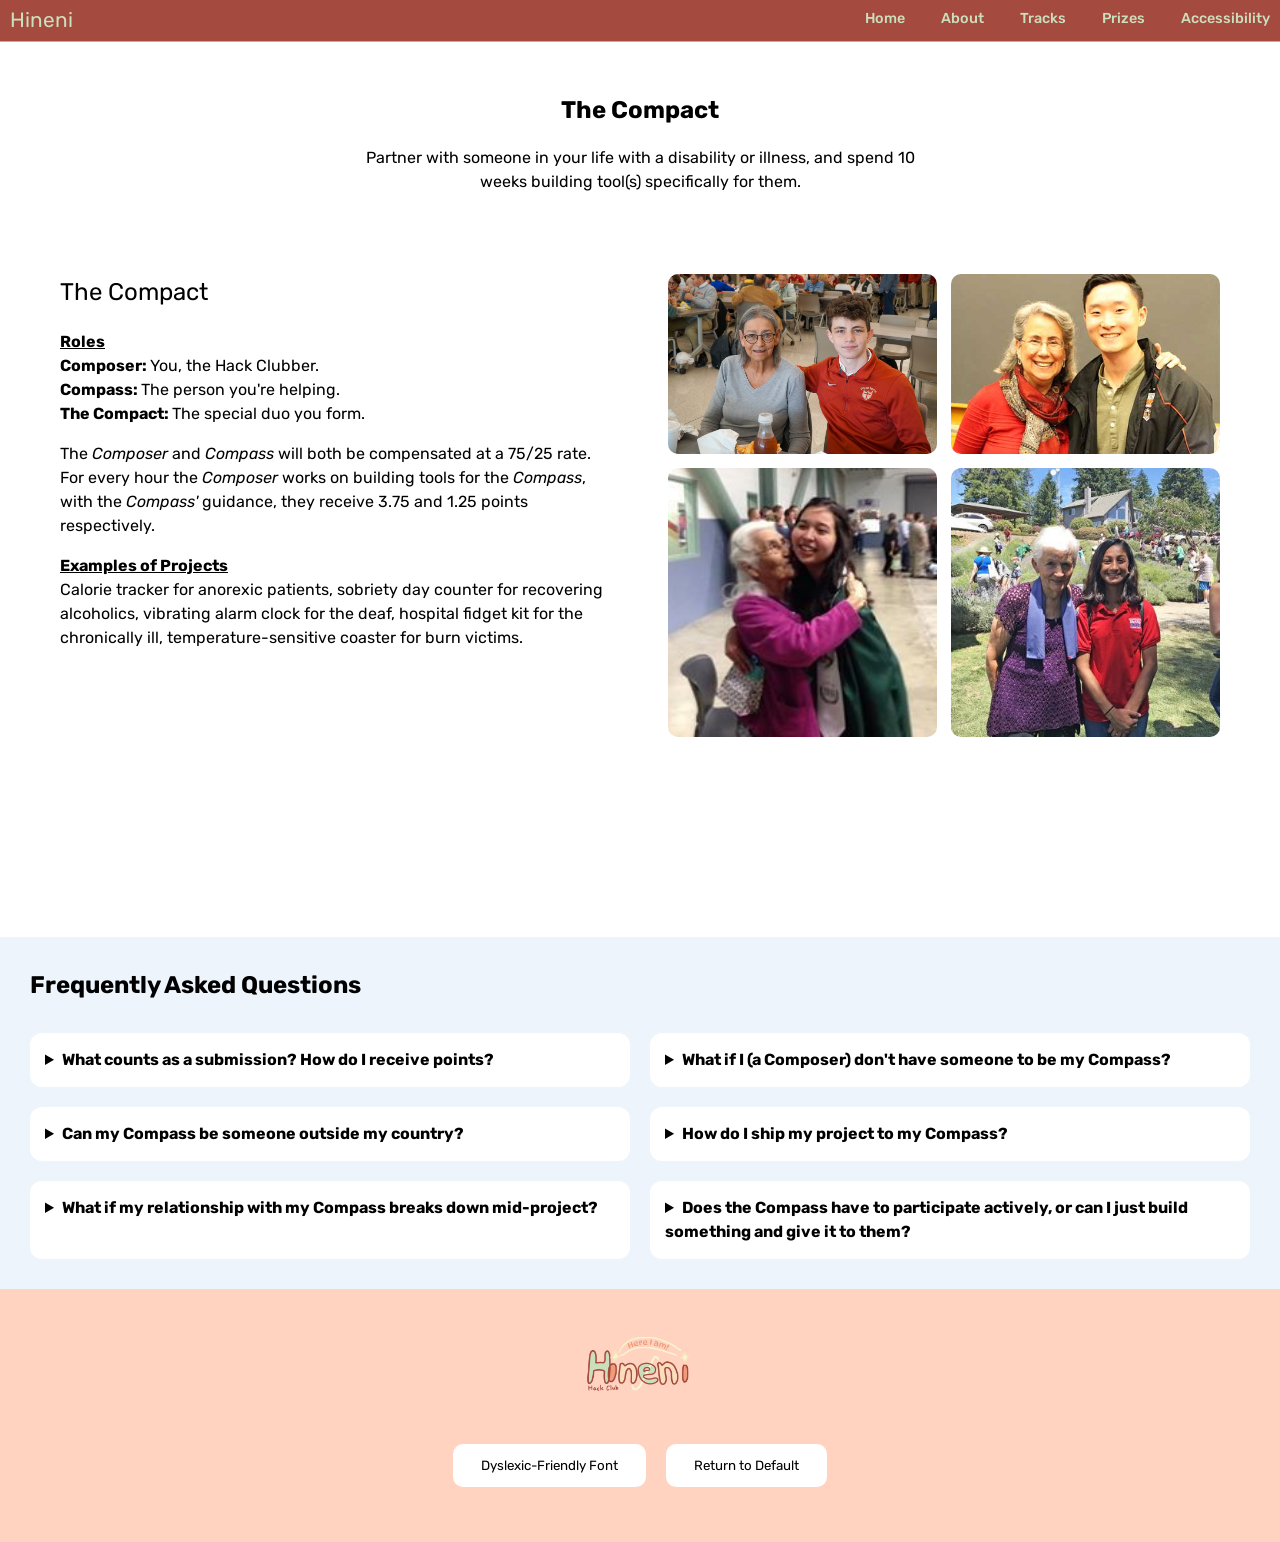
==== commit 5b93df3b: "i realized i spelled the logo wrong." ====
--- a/track1.html
+++ b/track1.html
@@ -158,7 +158,7 @@
     </main>
 
     <footer class = "footer">
-        <img src="images/hineni_logo_centered.png" alt="" class = "footer-img">
+        <img src="images/hineni_logo_2.png" alt="" class = "footer-img">
                 <section id = "accessibility" class = "accessibility-section">
             <div class = "font-buttons">
                 <button id = "DyslexicFont" class = "dyslexic-button">
